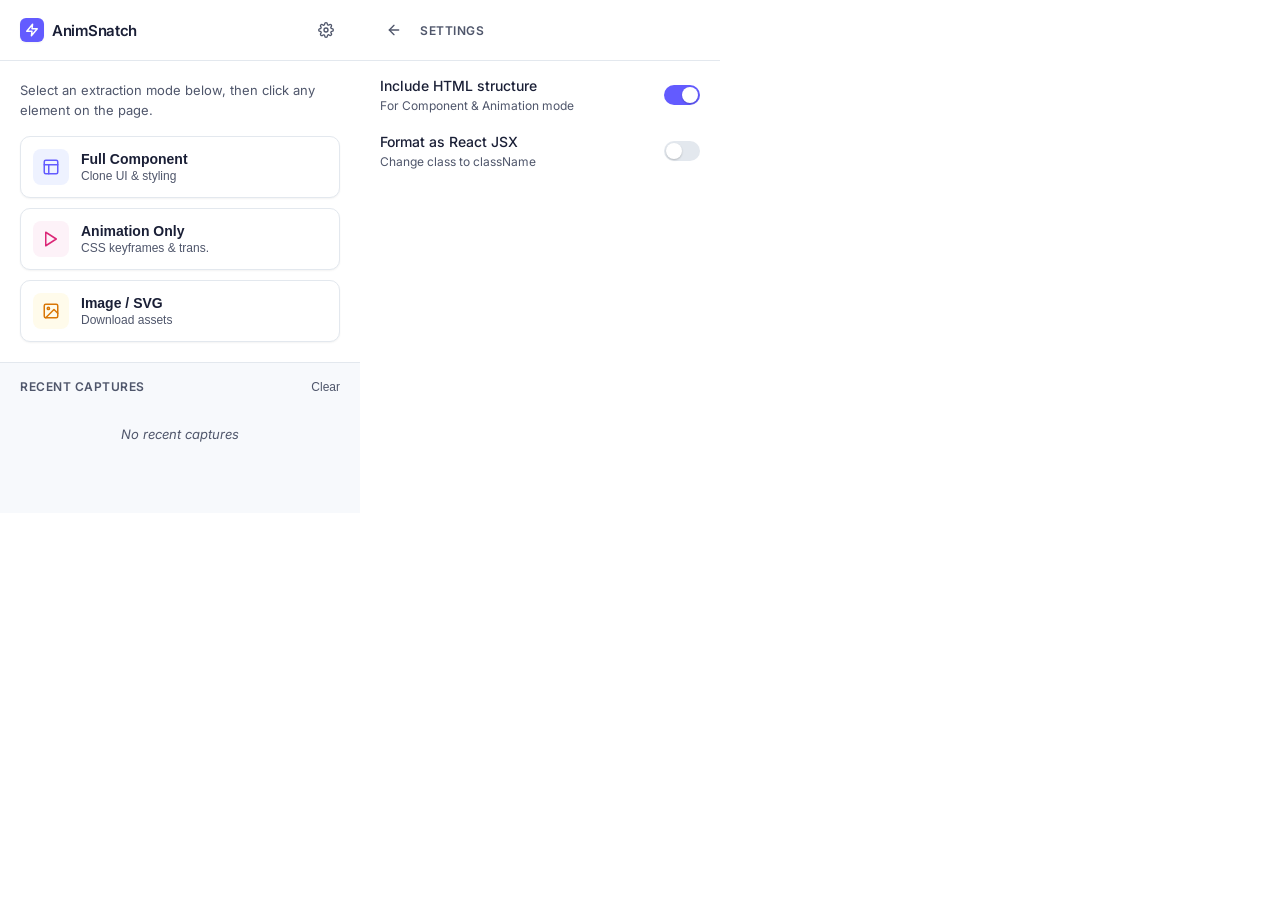
==== popup/popup.html @ 9d2832b1 "Animsnatch" ====
<!DOCTYPE html>
<html lang="en">
<head>
  <meta charset="UTF-8">
  <meta name="viewport" content="width=device-width, initial-scale=1.0">
  <title>AnimSnatch</title>
  <link rel="stylesheet" href="popup.css">
  <link href="https://fonts.googleapis.com/css2?family=Inter:wght@400;500;600&display=swap" rel="stylesheet">
</head>
<body>
  <div class="app-container">
    <header class="header">
      <div class="logo-area">
        <div class="logo-icon">
          <svg xmlns="http://www.w3.org/2000/svg" width="14" height="14" viewBox="0 0 24 24" fill="none" stroke="currentColor" stroke-width="2.5" stroke-linecap="round" stroke-linejoin="round"><polygon points="13 2 3 14 12 14 11 22 21 10 12 10 13 2"></polygon></svg>
        </div>
        <span class="logo-text">AnimSnatch</span>
      </div>
      <button class="icon-btn" id="settings-btn" title="Settings">
        <svg xmlns="http://www.w3.org/2000/svg" width="16" height="16" viewBox="0 0 24 24" fill="none" stroke="currentColor" stroke-width="2" stroke-linecap="round" stroke-linejoin="round"><circle cx="12" cy="12" r="3"></circle><path d="M19.4 15a1.65 1.65 0 0 0 .33 1.82l.06.06a2 2 0 0 1 0 2.83 2 2 0 0 1-2.83 0l-.06-.06a1.65 1.65 0 0 0-1.82-.33 1.65 1.65 0 0 0-1 1.51V21a2 2 0 0 1-2 2 2 2 0 0 1-2-2v-.09A1.65 1.65 0 0 0 9 19.4a1.65 1.65 0 0 0-1.82.33l-.06.06a2 2 0 0 1-2.83 0 2 2 0 0 1 0-2.83l.06-.06a1.65 1.65 0 0 0 .33-1.82 1.65 1.65 0 0 0-1.51-1H3a2 2 0 0 1-2-2 2 2 0 0 1 2-2h.09A1.65 1.65 0 0 0 4.6 9a1.65 1.65 0 0 0-.33-1.82l-.06-.06a2 2 0 0 1 0-2.83 2 2 0 0 1 2.83 0l.06.06a1.65 1.65 0 0 0 1.82.33H9a1.65 1.65 0 0 0 1-1.51V3a2 2 0 0 1 2-2 2 2 0 0 1 2 2v.09a1.65 1.65 0 0 0 1 1.51 1.65 1.65 0 0 0 1.82-.33l.06-.06a2 2 0 0 1 2.83 0 2 2 0 0 1 0 2.83l-.06.06a1.65 1.65 0 0 0-.33 1.82V9a1.65 1.65 0 0 0 1.51 1H21a2 2 0 0 1 2 2 2 2 0 0 1-2 2h-.09a1.65 1.65 0 0 0-1.51 1z"></path></svg>
      </button>
    </header>

    <main class="main-content">
      <div class="modes-section">
        <p class="description">Select an extraction mode below, then click any element on the page.</p>
        
        <div class="action-grid">
          <button class="mode-card" data-mode="component">
            <div class="mode-icon bg-indigo-50 text-indigo-600">
              <svg xmlns="http://www.w3.org/2000/svg" width="18" height="18" viewBox="0 0 24 24" fill="none" stroke="#635bff" stroke-width="2" stroke-linecap="round" stroke-linejoin="round"><rect x="3" y="3" width="18" height="18" rx="2" ry="2"></rect><line x1="3" y1="9" x2="21" y2="9"></line><line x1="9" y1="21" x2="9" y2="9"></line></svg>
            </div>
            <div class="mode-text">
              <span class="mode-title">Full Component</span>
              <span class="mode-desc">Clone UI & styling</span>
            </div>
          </button>

          <button class="mode-card" data-mode="animation">
            <div class="mode-icon bg-pink-50 text-pink-600">
              <svg xmlns="http://www.w3.org/2000/svg" width="18" height="18" viewBox="0 0 24 24" fill="none" stroke="#db2777" stroke-width="2" stroke-linecap="round" stroke-linejoin="round"><polygon points="5 3 19 12 5 21 5 3"></polygon></svg>
            </div>
            <div class="mode-text">
              <span class="mode-title">Animation Only</span>
              <span class="mode-desc">CSS keyframes & trans.</span>
            </div>
          </button>

          <button class="mode-card" data-mode="asset">
            <div class="mode-icon bg-amber-50 text-amber-600">
              <svg xmlns="http://www.w3.org/2000/svg" width="18" height="18" viewBox="0 0 24 24" fill="none" stroke="#d97706" stroke-width="2" stroke-linecap="round" stroke-linejoin="round"><rect x="3" y="3" width="18" height="18" rx="2" ry="2"></rect><circle cx="8.5" cy="8.5" r="1.5"></circle><polyline points="21 15 16 10 5 21"></polyline></svg>
            </div>
            <div class="mode-text">
              <span class="mode-title">Image / SVG</span>
              <span class="mode-desc">Download assets</span>
            </div>
          </button>
        </div>
      </div>

      <div class="divider"></div>

      <div class="recent-section">
        <div class="section-header">
          <span class="section-title">Recent Captures</span>
          <button class="text-btn" id="clear-history">Clear</button>
        </div>
        <div class="history-list" id="history-list">
          <div class="empty-state">No recent captures</div>
        </div>
      </div>
    </main>
    
    <!-- Settings View (Hidden by default) -->
    <div class="settings-view" id="settings-view">
      <div class="settings-header">
        <button class="icon-btn" id="back-btn">
          <svg xmlns="http://www.w3.org/2000/svg" width="16" height="16" viewBox="0 0 24 24" fill="none" stroke="currentColor" stroke-width="2" stroke-linecap="round" stroke-linejoin="round"><line x1="19" y1="12" x2="5" y2="12"></line><polyline points="12 19 5 12 12 5"></polyline></svg>
        </button>
        <span class="section-title">Settings</span>
      </div>
      <div class="settings-content">
        <label class="setting-item">
          <div class="setting-info">
            <span class="setting-name">Include HTML structure</span>
            <span class="setting-desc">For Component & Animation mode</span>
          </div>
          <input type="checkbox" id="setting-html" checked class="toggle-input">
          <div class="toggle-slider"></div>
        </label>
        <label class="setting-item">
          <div class="setting-info">
            <span class="setting-name">Format as React JSX</span>
            <span class="setting-desc">Change class to className</span>
          </div>
          <input type="checkbox" id="setting-jsx" class="toggle-input">
          <div class="toggle-slider"></div>
        </label>
      </div>
    </div>
  </div>

  <script src="popup.js"></script>
</body>
</html>
---- popup/popup.css ----
:root {
  --color-primary: #635bff;
  --color-primary-hover: #0a2540;
  --color-text-main: #1a1f36;
  --color-text-muted: #4f566b;
  --color-bg-main: #ffffff;
  --color-bg-secondary: #f7f9fc;
  --color-border: #e3e8ee;
  
  --shadow-sm: 0 1px 2px rgba(0, 0, 0, 0.05);
  --shadow-md: 0 4px 6px -1px rgba(0, 0, 0, 0.1), 0 2px 4px -1px rgba(0, 0, 0, 0.06);
  --shadow-button: 0 2px 4px rgba(0, 0, 0, 0.08), 0 1px 2px rgba(0, 0, 0, 0.04);
}

* {
  box-sizing: border-box;
}

body {
  margin: 0;
  padding: 0;
  width: 360px;
  background-color: var(--color-bg-main);
  color: var(--color-text-main);
  font-family: 'Inter', -apple-system, BlinkMacSystemFont, sans-serif;
  overflow: hidden;
  position: relative;
}

.app-container {
  display: flex;
  flex-direction: column;
  height: 100%;
}

/* Header */
.header {
  display: flex;
  align-items: center;
  justify-content: space-between;
  padding: 16px 20px;
  border-bottom: 1px solid var(--color-border);
}

.logo-area {
  display: flex;
  align-items: center;
  gap: 8px;
}

.logo-icon {
  width: 24px;
  height: 24px;
  background-color: var(--color-primary);
  color: white;
  border-radius: 6px;
  display: flex;
  align-items: center;
  justify-content: center;
  box-shadow: var(--shadow-sm);
}

.logo-text {
  font-weight: 600;
  font-size: 15px;
  letter-spacing: -0.3px;
}

.icon-btn {
  background: none;
  border: none;
  color: var(--color-text-muted);
  cursor: pointer;
  padding: 6px;
  border-radius: 6px;
  display: flex;
  align-items: center;
  justify-content: center;
  transition: all 0.2s;
}

.icon-btn:hover {
  background-color: var(--color-bg-secondary);
  color: var(--color-text-main);
}

/* Main Content */
.main-content {
  padding: 0;
  display: flex;
  flex-direction: column;
}

.modes-section {
  padding: 20px;
  display: flex;
  flex-direction: column;
  gap: 16px;
}

.description {
  margin: 0;
  font-size: 13px;
  line-height: 1.5;
  color: var(--color-text-muted);
}

.action-grid {
  display: flex;
  flex-direction: column;
  gap: 10px;
}

.mode-card {
  display: flex;
  align-items: center;
  gap: 12px;
  background-color: white;
  border: 1px solid var(--color-border);
  padding: 12px;
  border-radius: 10px;
  cursor: pointer;
  transition: all 0.2s ease;
  text-align: left;
  box-shadow: var(--shadow-sm);
}

.mode-card:hover {
  border-color: var(--color-primary);
  transform: translateY(-1px);
  box-shadow: var(--shadow-md);
}

.mode-card:active {
  transform: translateY(0);
}

.mode-icon {
  width: 36px;
  height: 36px;
  border-radius: 8px;
  display: flex;
  align-items: center;
  justify-content: center;
  flex-shrink: 0;
}

.bg-indigo-50 { background-color: #eef2ff; }
.bg-pink-50 { background-color: #fdf2f8; }
.bg-amber-50 { background-color: #fffbeb; }

.mode-text {
  display: flex;
  flex-direction: column;
  gap: 2px;
}

.mode-title {
  font-size: 14px;
  font-weight: 600;
  color: var(--color-text-main);
}

.mode-desc {
  font-size: 12px;
  color: var(--color-text-muted);
}

.divider {
  height: 1px;
  background-color: var(--color-border);
  width: 100%;
}

/* Recent Section */
.recent-section {
  padding: 16px 20px;
  background-color: var(--color-bg-secondary);
  flex-grow: 1;
  min-height: 150px;
}

.section-header {
  display: flex;
  justify-content: space-between;
  align-items: center;
  margin-bottom: 12px;
}

.section-title {
  font-size: 12px;
  font-weight: 600;
  text-transform: uppercase;
  letter-spacing: 0.5px;
  color: var(--color-text-muted);
}

.text-btn {
  background: none;
  border: none;
  color: var(--color-text-muted);
  font-size: 12px;
  font-weight: 500;
  cursor: pointer;
  padding: 0;
}

.text-btn:hover {
  color: var(--color-text-main);
}

.history-list {
  display: flex;
  flex-direction: column;
  gap: 8px;
}

.empty-state {
  font-size: 13px;
  color: var(--color-text-muted);
  text-align: center;
  padding: 20px 0;
  font-style: italic;
}

.history-item {
  background: white;
  border: 1px solid var(--color-border);
  border-radius: 8px;
  padding: 10px 12px;
  display: flex;
  justify-content: space-between;
  align-items: center;
  box-shadow: var(--shadow-sm);
  cursor: pointer;
  transition: border-color 0.2s;
}

.history-item:hover {
  border-color: var(--color-primary);
}

.history-item-info {
  display: flex;
  flex-direction: column;
  gap: 4px;
}

.history-tag {
  font-size: 13px;
  font-weight: 600;
  color: var(--color-text-main);
}

.history-time {
  font-size: 11px;
  color: var(--color-text-muted);
}

/* Settings View */
.settings-view {
  position: absolute;
  top: 0;
  left: 0;
  width: 100%;
  height: 100%;
  background-color: var(--color-bg-main);
  z-index: 10;
  transform: translateX(100%);
  transition: transform 0.3s cubic-bezier(0.16, 1, 0.3, 1);
  display: flex;
  flex-direction: column;
}

.settings-view.active {
  transform: translateX(0);
}

.settings-header {
  display: flex;
  align-items: center;
  gap: 12px;
  padding: 16px 20px;
  border-bottom: 1px solid var(--color-border);
}

.settings-content {
  padding: 16px 20px;
  display: flex;
  flex-direction: column;
  gap: 20px;
}

.setting-item {
  display: flex;
  justify-content: space-between;
  align-items: center;
  cursor: pointer;
}

.setting-info {
  display: flex;
  flex-direction: column;
  gap: 4px;
}

.setting-name {
  font-size: 14px;
  font-weight: 500;
  color: var(--color-text-main);
}

.setting-desc {
  font-size: 12px;
  color: var(--color-text-muted);
}

/* Toggle Switch */
.toggle-input {
  display: none;
}

.toggle-slider {
  position: relative;
  width: 36px;
  height: 20px;
  background-color: var(--color-border);
  border-radius: 20px;
  transition: 0.3s;
}

.toggle-slider:before {
  position: absolute;
  content: "";
  height: 16px;
  width: 16px;
  left: 2px;
  bottom: 2px;
  background-color: white;
  border-radius: 50%;
  transition: 0.3s;
  box-shadow: 0 1px 2px rgba(0,0,0,0.2);
}

.toggle-input:checked + .toggle-slider {
  background-color: var(--color-primary);
}

.toggle-input:checked + .toggle-slider:before {
  transform: translateX(16px);
}
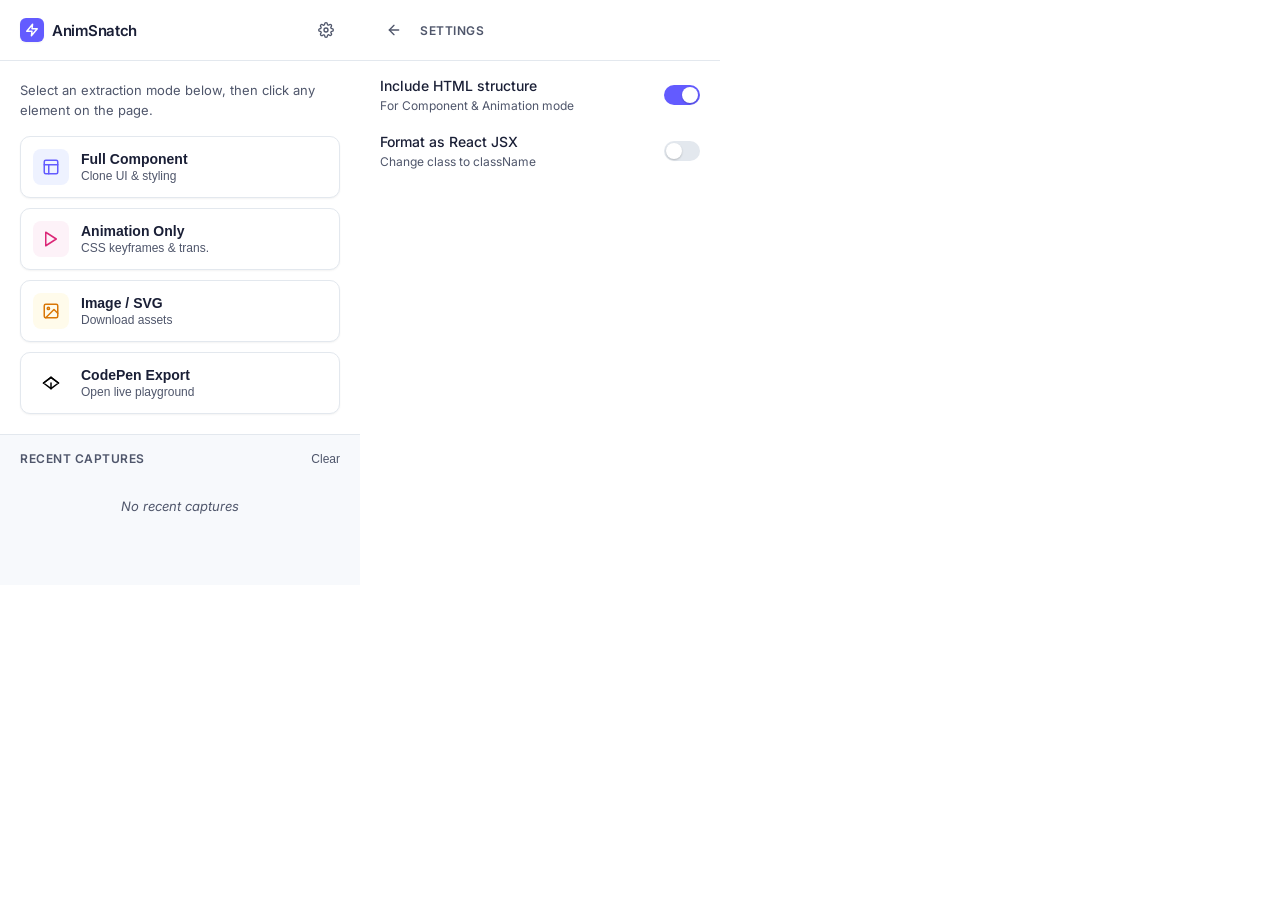
==== commit d1745bec: "feat: Add CodePen export feature and minimal landing page design" ====
--- a/popup/popup.html
+++ b/popup/popup.html
@@ -25,7 +25,7 @@
       <div class="modes-section">
         <p class="description">Select an extraction mode below, then click any element on the page.</p>
         
-        <div class="action-grid">
+        <div class="action-grid" style="grid-template-columns: 1fr 1fr;">
           <button class="mode-card" data-mode="component">
             <div class="mode-icon bg-indigo-50 text-indigo-600">
               <svg xmlns="http://www.w3.org/2000/svg" width="18" height="18" viewBox="0 0 24 24" fill="none" stroke="#635bff" stroke-width="2" stroke-linecap="round" stroke-linejoin="round"><rect x="3" y="3" width="18" height="18" rx="2" ry="2"></rect><line x1="3" y1="9" x2="21" y2="9"></line><line x1="9" y1="21" x2="9" y2="9"></line></svg>
@@ -53,6 +53,16 @@
             <div class="mode-text">
               <span class="mode-title">Image / SVG</span>
               <span class="mode-desc">Download assets</span>
+            </div>
+          </button>
+
+          <button class="mode-card" data-mode="codepen">
+            <div class="mode-icon bg-gray-100 text-gray-800">
+              <svg xmlns="http://www.w3.org/2000/svg" width="18" height="18" viewBox="0 0 24 24" fill="none" stroke="currentColor" stroke-width="2" stroke-linecap="round" stroke-linejoin="round"><path d="M2 12l10 7.5 10-7.5-10-7.5z"/><path d="M12 12v7.5"/><path d="M2 12l10-7.5"/><path d="M22 12l-10-7.5"/></svg>
+            </div>
+            <div class="mode-text">
+              <span class="mode-title">CodePen Export</span>
+              <span class="mode-desc">Open live playground</span>
             </div>
           </button>
         </div>
